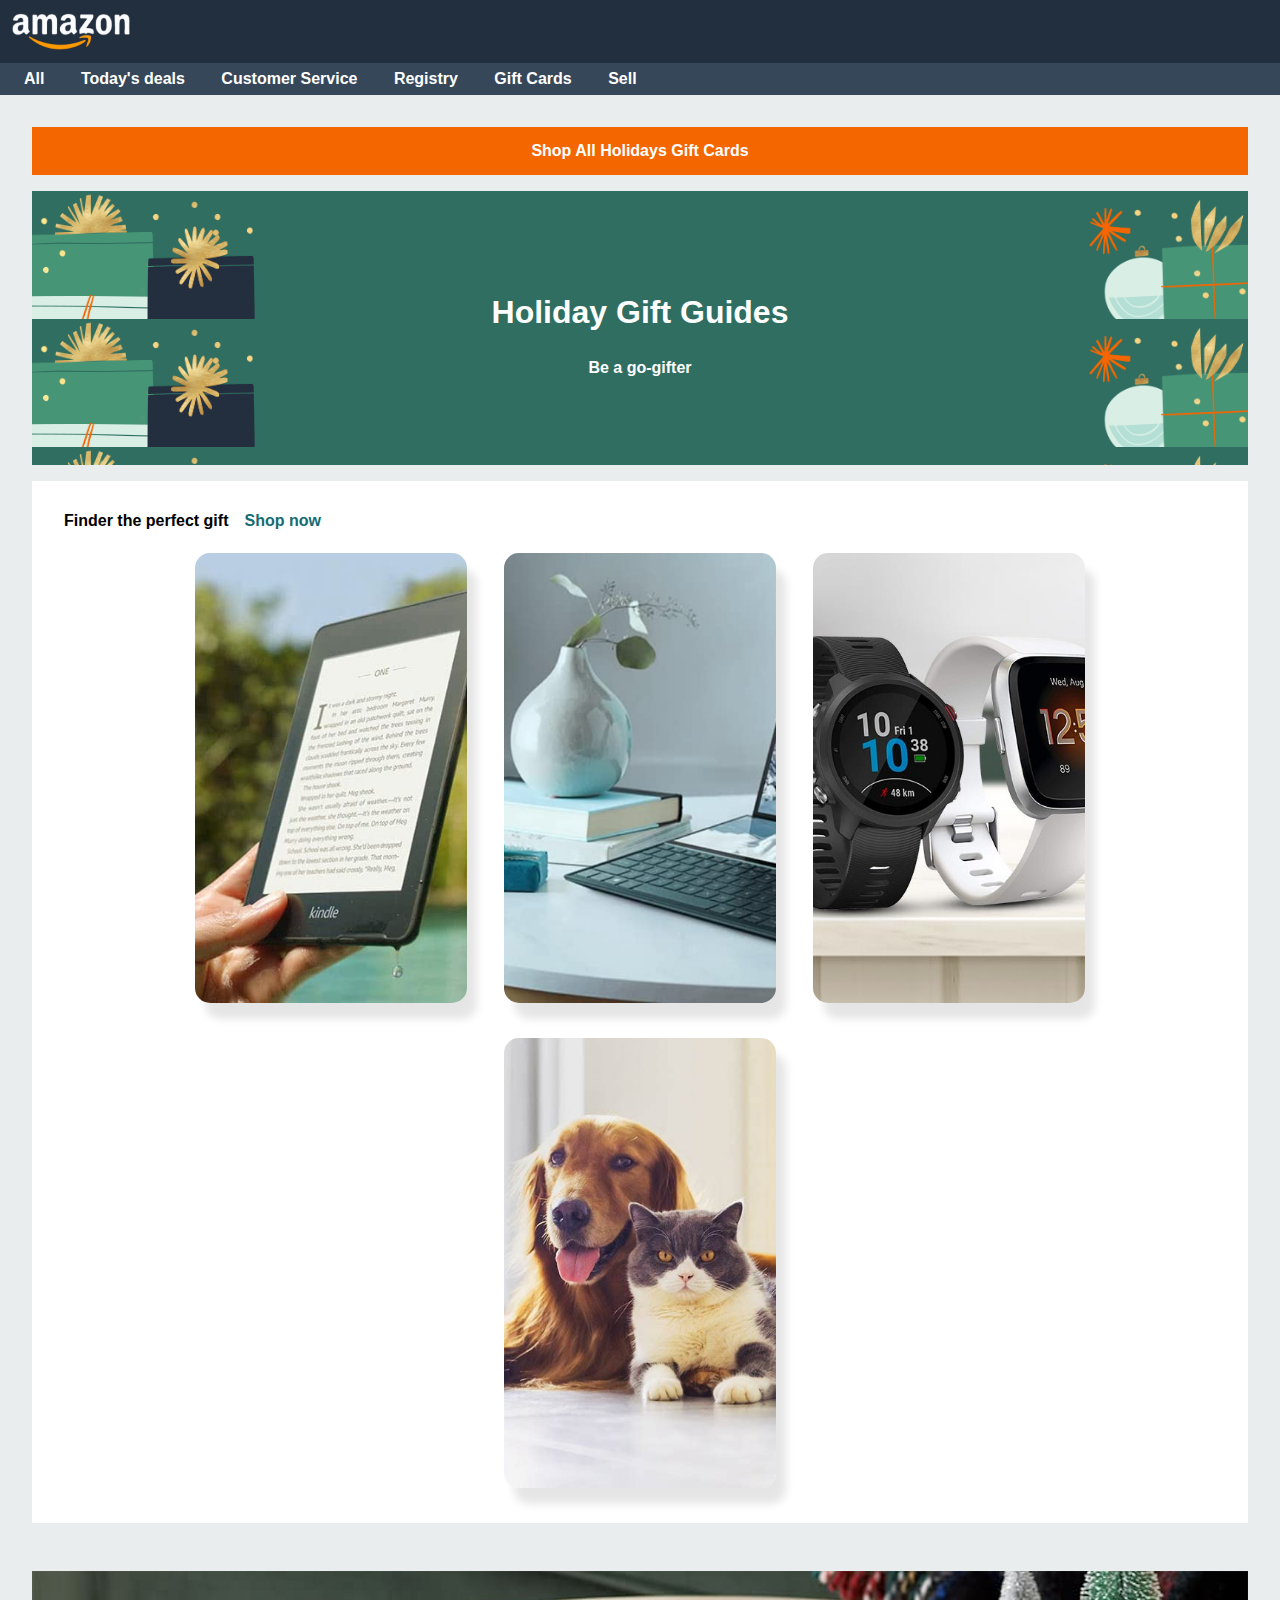
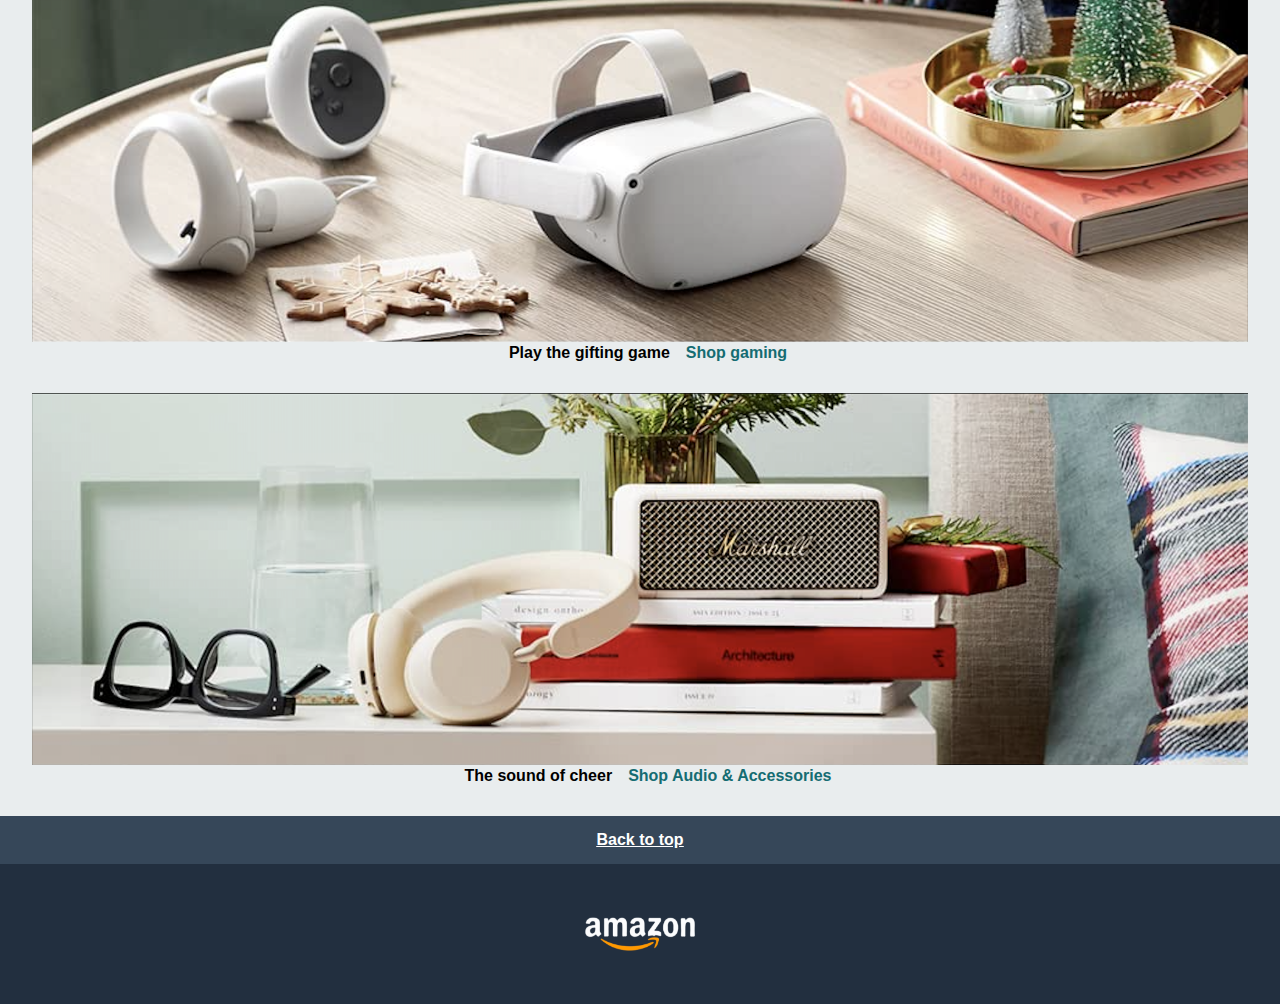
==== Amazon Page/index.html @ 1b23cfb9 "new" ====
<!DOCTYPE html>
<html lang="it">

<head>
  <meta charset="utf-8" />
  <title>Amazon!</title>
  <meta name="description"
    content="Shop All Holidays Gift Cards" />
  <meta name="viewport" content="width=device-width, initial-scale=1" />
  <link rel="stylesheet" href="./assets/css/reset.css" />
  <link rel="stylesheet" href="./assets/css/style.css" />
</head>

<body>
  <header>
    <figure>
      <img id="logoDiTesta" src="./assets/images/logo.png" alt="logo" />
    </figure>
    <div>
      <p><a href="#">All</a></p>
      <p><a href="#">Today's deals</a></p>
      <p><a href="#">Customer Service</a></p>
      <p><a href="#">Registry</a></p>
      <p><a href="#">Gift Cards</a></p>
      <p><a href="#">Sell</a></p>
    </div>
  </header>
  <main>
    <article>
      <div id="firstButton">
        <a href="#">Shop All Holidays Gift Cards</a>
      </div>
      <section id="section_1">
        <h1>Holiday Gift Guides</h1>
        <p>Be a go-gifter</p>
      </section>
      <section id="section_2">
        <div id="sectionTitle"><h3>Finder the perfect gift</h3><p><a href="#">Shop now</a></p></div>
        <div><img src="./assets/images/img_1.jpg" alt="image_1"/><!-- </div> -->
        <!-- <div> --><img src="./assets/images/img_2.jpg" alt="image_2"/><!-- </div> -->
        <!-- <div> --><img src="./assets/images/img_3.jpg" alt="image_3"/><!-- </div> -->
        <!-- <div> --><img src="./assets/images/img_4.jpg" alt="image_4"/></div> 
      </section>
      <section id="section_3"> 
        <img src="./assets/images/img_9.png" alt="image_5"/>
        <h3>Play the gifting game</h3><p><a href="#">Shop gaming</a></p>
      </section>
      <section id="section_4">
        <img src="./assets/images/img_10.png" alt="image_6"/>
        <h3>The sound of cheer</h3><p><a href="#">Shop Audio & Accessories</a></p>
      </section>
    </article>
  </main>
  <footer> 
    <div id="pièDiPagina">
    <h3><a href="#logoDiTesta">Back to top</a></h3>
    </div>
    <div id="logoPiè">
      <img src="./assets/images/logo.png" alt="logo_2" />
    </div>
  </footer>
</body>

</html>
---- Amazon Page/assets/css/style.css ----
body {
    font-family: Arial, Helvetica, sans-serif;
    display: inline-block; 
    width: 100%;
    text-align: center; 
    background-color: #e9edee;
}

header figure {
    background-color: #222f3f;
    padding: 0.5em;
    text-align: left;
}

figure img {
    width: 10%;
}

header div {
    background-color: #364759;
    text-align: left;
    padding: 0.5em;
}

header div p {
    display: inline-block;
}
header div a {
    color: white;
    text-decoration: none;
    padding: 0 1em 0;
} 

/* MAIN */
main {
    margin: 2em;
}

#firstButton {
    background-color: #f46600;
    padding: 1em;
}

main article div a {
    color: white;
    text-decoration: none;
}

#section_1 {
    background-image: url(../images/bg-image.png);
    margin: 1em 0 ;
    padding: 6%;
}

#section_1 h1 {
    font-weight: bold;
    font-size: 200%;
    color: white;
    margin: 1em;
}
#section_1 p {
    font-weight: bold;
    font-size: 100%;
    color: white;
    margin: 1em;
}

#section_2 {
    /* text-align: left; */
    padding: 1em;
    background-color: white; 
}

#sectionTitle {
    /* padding: 0.5em; */
    padding-bottom: 0.5em;
    text-align: left;
}

#section_2 h3 {
    font-weight: bold;
    margin: 1em 1em 0;
    display: inline-block;
}
#section_2 a {
    font-weight: bold;
    color: #156c72;
    text-decoration: none;
}
#section_2 p {
    display: inline-block;
}

#section_2 img {
    width: 23%;
    height: 50vh;
    margin: 1em; 
    border-radius: 15px;
    object-fit: cover;
    object-position: center;
    min-height: 300px;
    box-shadow: 10px 16px 8px 0px rgba(0,0,0,0.1);
}

#section_3 {
    text-align: center;
    margin: 3em 0 2em ; 
}
#section_3 img{
    width: 100%;
}
#section_3 h3 {
    font-weight: bold;
    margin: 0 1em 0;
    display: inline-block;
}
#section_3 a {
    font-weight: bold;
    color: #156c72;
    text-decoration: none;
}
#section_3 p {
    display: inline-block;
}

#section_4 {
    text-align: center;
    margin: 1em 0; 
}
#section_4 img{
    width: 100%;
}
#section_4 h3 {
    font-weight: bold;
    margin: 0 1em 0;
    display: inline-block;
}
#section_4 a {
    font-weight: bold;
    color: #156c72;
    text-decoration: none;
}
#section_4 p {
    display: inline-block
}

/* FOOTER */
footer {
    background-color: #222f3f;
}

#logoPiè {
    padding: 3em;
}

footer img {
    width: 10%;
}

#pièDiPagina {
    background-color: #364759;
    padding: 1em;
}

footer h3, a {
    font-weight: bold;
    text-decoration: underline;
    color: white
}
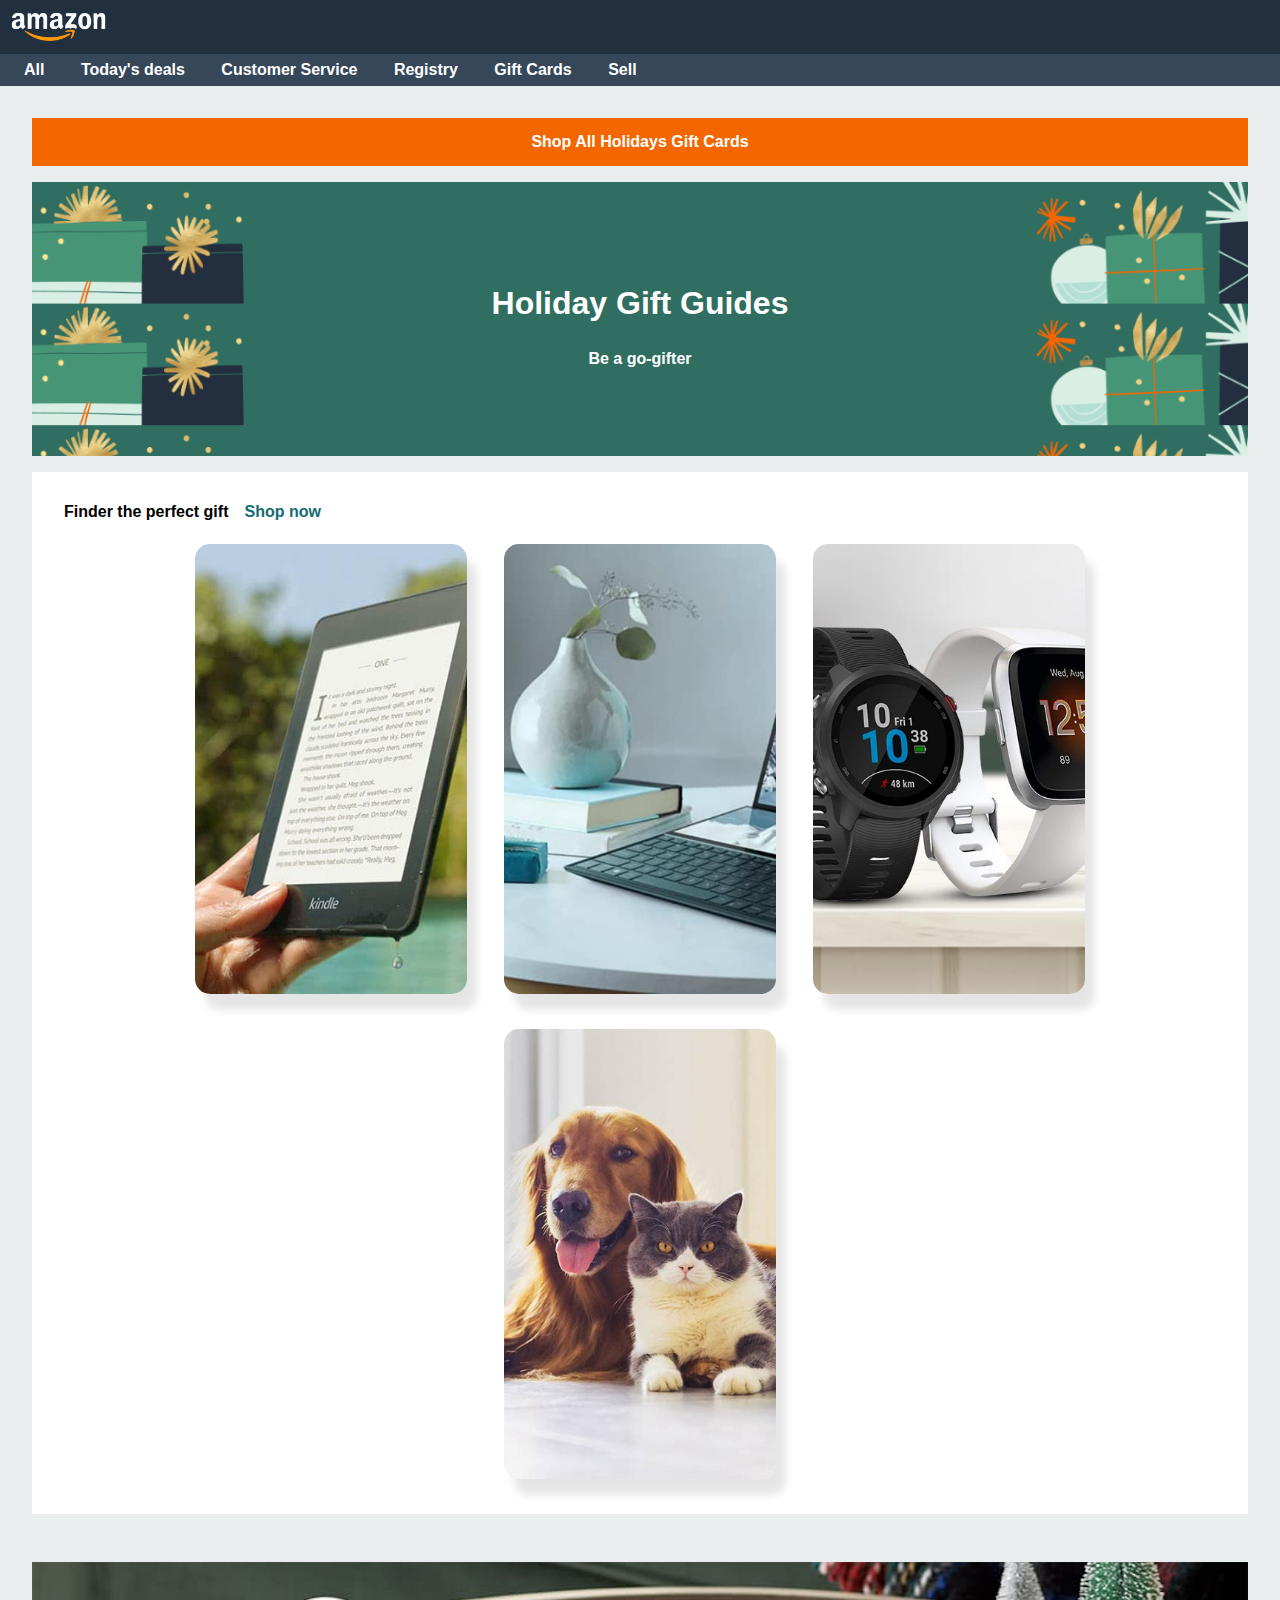
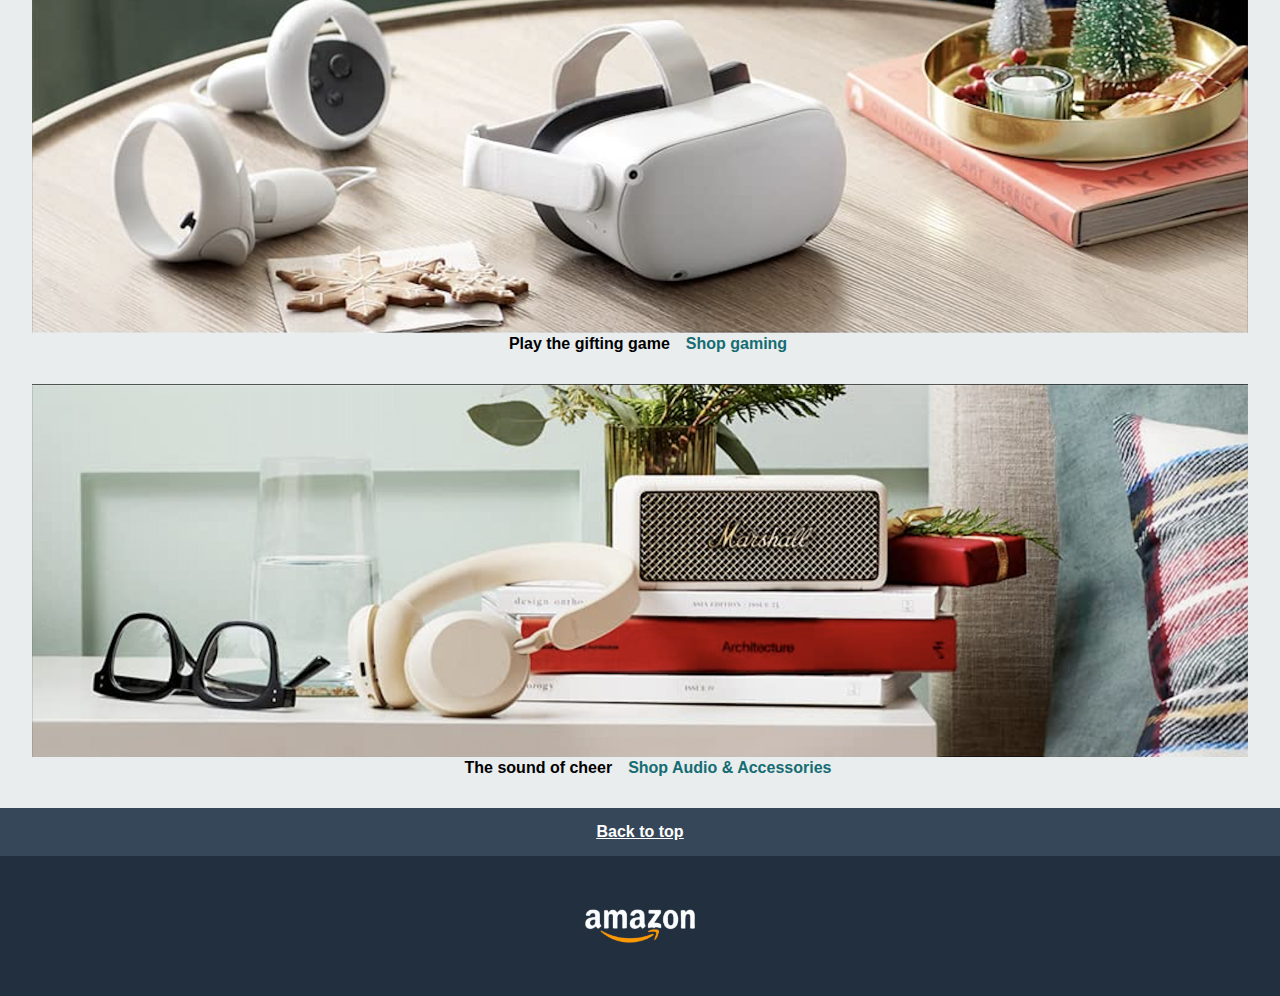
==== commit 66ef79aa: "Update index.html" ====
--- a/Amazon Page/index.html
+++ b/Amazon Page/index.html
@@ -24,7 +24,7 @@
       <p><a href="#">Gift Cards</a></p>
       <p><a href="#">Sell</a></p>
     </div>
-  </header>
+  </header> 
   <main>
     <article>
       <div id="firstButton">
--- a/Amazon Page/assets/css/style.css
+++ b/Amazon Page/assets/css/style.css
@@ -11,9 +11,9 @@
     padding: 0.5em;
     text-align: left;
 }
-
+ 
 figure img {
-    width: 10%;
+    width: 8%;
 }
 
 header div {
@@ -48,6 +48,7 @@
 
 #section_1 {
     background-image: url(../images/bg-image.png);
+    background-size: 100%;
     margin: 1em 0 ;
     padding: 6%;
 }
